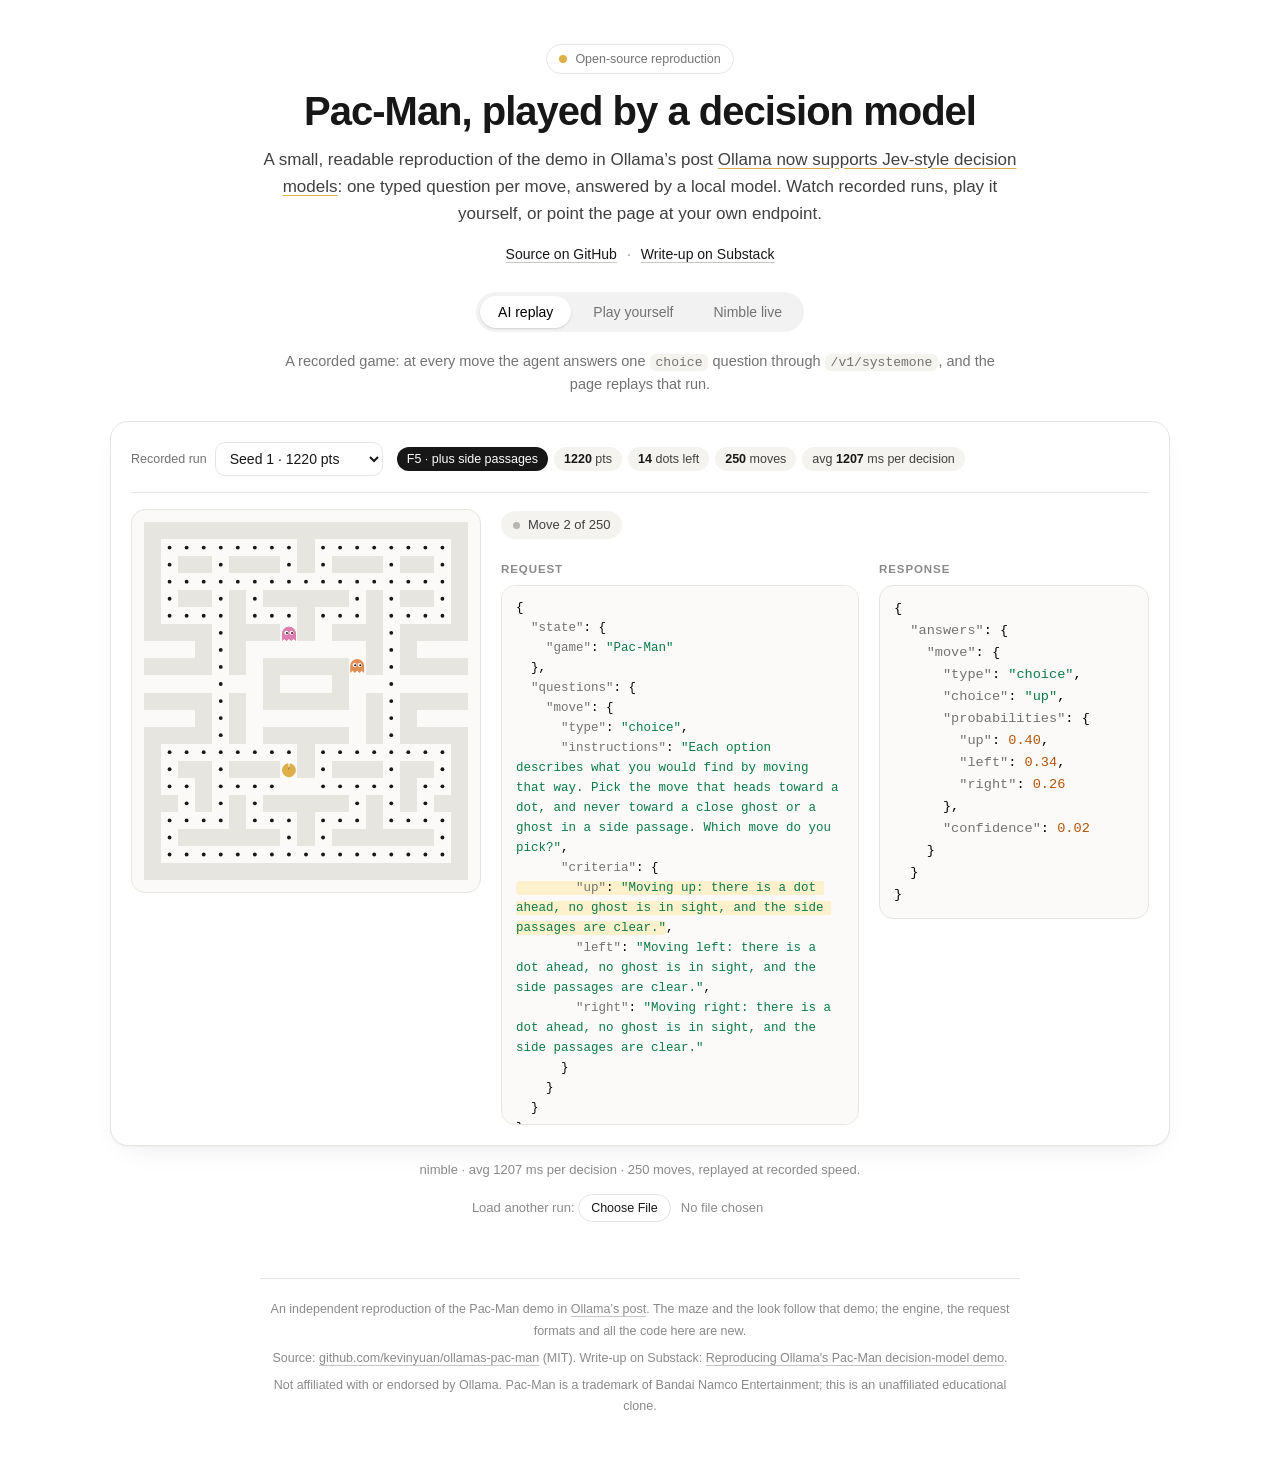
==== web/index.html @ 220e9f9b "Initial commit: Pac-Man decision-model reproduction Headless engine, baseline agents, Nimble agent a" ====
<!doctype html>
<html lang="en">
<head>
<meta charset="utf-8">
<meta name="viewport" content="width=device-width, initial-scale=1">
<title>Pac-Man, played by a decision model</title>
<meta name="description" content="An open-source reproduction of the Pac-Man demo from Ollama's decision-model post: one typed question per move, answered by a local model. Replay runs, play it yourself, or connect your own endpoint.">
<meta property="og:title" content="Pac-Man, played by a decision model">
<meta property="og:description" content="Open-source reproduction of the Pac-Man decision-model demo. Everything runs in your browser; bring your own Ollama endpoint.">
<meta property="og:type" content="website">
<meta name="theme-color" content="#ffffff">
<link rel="icon" href="data:image/svg+xml,%3Csvg xmlns='http://www.w3.org/2000/svg' viewBox='0 0 32 32'%3E%3Cpath d='M16 16 L28.1 9 A14 14 0 1 0 28.1 23 Z' fill='%23DDAE4A'/%3E%3C/svg%3E">
<link rel="stylesheet" href="style.css">
</head>
<body>
<main>
  <header class="hero">
    <p class="eyebrow"><span class="dot"></span>Open-source reproduction</p>
    <h1>Pac-Man, played by a decision model</h1>
    <p class="sub">A small, readable reproduction of the demo in Ollama&rsquo;s post
      <a href="https://ollama.com/blog/ollama-now-supports-jev-style-decision-models" target="_blank" rel="noopener">Ollama now supports Jev-style decision models</a>:
      one typed question per move, answered by a local model. Watch recorded runs, play it yourself, or point the page at your own endpoint.</p>
    <p class="links"><a href="https://github.com/kevinyuan/ollamas-pac-man" target="_blank" rel="noopener">Source on GitHub</a><span aria-hidden="true">·</span><a href="https://kevinyuan1.substack.com/p/reproducing-ollamas-pac-man-decision" target="_blank" rel="noopener">Write-up on Substack</a></p>
  </header>
  <div class="tabs" role="tablist">
    <button type="button" role="tab" data-tab="replay" aria-selected="true">AI replay</button>
    <button type="button" role="tab" data-tab="play" aria-selected="false">Play yourself</button>
    <button type="button" role="tab" data-tab="live" aria-selected="false">Nimble live</button>
  </div>
  <p class="lede" data-lede>A recorded game: at every move the agent answers one
  <code>choice</code> question through <code>/v1/systemone</code>, and the page replays that run.</p>

  <figure class="fig busy" data-pacman>
    <div class="box game">
      <div class="run-bar" data-run-bar hidden>
        <label>Recorded run<select data-run></select></label>
        <span class="chips" data-chips></span>
      </div>
      <div class="game-grid qa-grid">
        <svg class="maze" data-maze viewBox="0 0 304 336" role="img" aria-label="Pac-Man replay"></svg>
        <div class="top"><span class="status" data-move>Loading…</span><button type="button" class="btn" data-replay>Replay</button></div>
        <section class="qbox"><h3>Request</h3><pre class="mono json q"><code data-query></code></pre></section>
        <section class="abox"><h3>Response</h3><pre class="mono json"><code data-json></code></pre></section>
      </div>
    </div>
    <figcaption class="note" data-note></figcaption>
    <p class="load">Load another run: <input type="file" accept="application/json" data-file></p>
  </figure>

  <figure class="fig" data-play hidden>
    <div class="box game">
      <div class="game-grid">
        <svg class="maze" data-play-maze viewBox="0 0 304 336" role="img" aria-label="Pac-Man, play yourself"></svg>
        <div>
          <div class="top"><span class="status" data-play-status>Press an arrow key to start</span><button type="button" class="btn" data-play-restart>Restart</button></div>
          <dl class="stats mono">
            <div><dt>Score</dt><dd data-score>0</dd></div>
            <div><dt>Lives</dt><dd data-lives>♥ ♥ ♥</dd></div>
            <div><dt>Dots left</dt><dd data-dots>150</dd></div>
            <div><dt>Best</dt><dd data-best>0</dd></div>
          </dl>
          <p class="hint">Arrow keys or WASD to steer · Space to pause · Enter to restart. A dot is +10, a ghost catch is −50.</p>
          <div class="dpad" aria-label="Direction buttons">
            <button type="button" data-dir="up" aria-label="Up">▲</button>
            <button type="button" data-dir="left" aria-label="Left">◀</button>
            <button type="button" data-dir="down" aria-label="Down">▼</button>
            <button type="button" data-dir="right" aria-label="Right">▶</button>
          </div>
        </div>
      </div>
    </div>
    <figcaption class="note">Same maze and rules as the Python engine used for the AI runs.</figcaption>
  </figure>

  <figure class="fig" data-live hidden>
    <div class="box settings">
      <div class="live-settings">
        <label>AI endpoint<input type="url" data-endpoint spellcheck="false" placeholder="http://localhost:11434" autocomplete="off"></label>
        <label>Model<input type="text" data-model spellcheck="false" placeholder="nimble" autocomplete="off"></label>
        <label>What the model is told<select data-format></select></label>
      </div>
      <p class="hint" data-format-note></p>
      <div class="live-test"><button type="button" class="btn" data-test>Test connection</button><span class="test-result" data-test-result></span></div>
      <details class="help"><summary>Connection help</summary>
        <p>The page talks to the endpoint straight from your browser, so there is nothing to deploy. It needs an Ollama (0.35 or newer) with a decision model, e.g. <code>ollama pull nimble</code>.</p>
        <p>Ollama accepts requests from <code>http://localhost</code> pages by default. If you open this file directly from disk (the browser then sends <code>Origin: null</code>) or host it on another domain, start Ollama with <code>OLLAMA_ORIGINS</code> set:</p>
        <pre class="mono">OLLAMA_ORIGINS="*" ollama serve                         # one-off
launchctl setenv OLLAMA_ORIGINS "*"                      # macOS app, then restart it
Environment="OLLAMA_ORIGINS=*"                           # systemd unit, then restart</pre>
        <p>A page served over https can only call an https endpoint (or localhost). The request body contains only the game state described on the right.</p>
      </details>
    </div>

    <div class="box game">
      <div class="game-grid qa-grid">
        <svg class="maze" data-live-maze viewBox="0 0 304 336" role="img" aria-label="Pac-Man driven by a model"></svg>
        <div class="top"><span class="status" data-live-status>Press Start.</span>
          <span class="btns"><button type="button" class="btn" data-live-step>Step</button><button type="button" class="btn primary" data-live-start>Start</button><button type="button" class="btn" data-live-restart>Restart</button></span></div>
        <section class="qbox"><h3>Request</h3><pre class="mono json q"><code data-live-query></code></pre></section>
        <section class="abox"><h3>Response</h3><pre class="mono json"><code data-live-answer></code></pre></section>
      </div>
      <dl class="stats mono stats5">
        <div><dt>Score</dt><dd data-live-score>0</dd></div>
        <div><dt>Lives</dt><dd data-live-lives>♥ ♥ ♥</dd></div>
        <div><dt>Dots left</dt><dd data-live-dots>150</dd></div>
        <div><dt>Decisions</dt><dd data-live-decisions>0</dd></div>
        <div><dt>Avg latency</dt><dd data-live-latency>–</dd></div>
      </dl>
    </div>
    <figcaption class="note">The game waits for the model on every move, so a slow endpoint means a slow game. Same maze and rules as the Python engine.</figcaption>
  </figure>
  <footer class="foot">
    <p>An independent reproduction of the Pac-Man demo in
      <a href="https://ollama.com/blog/ollama-now-supports-jev-style-decision-models" target="_blank" rel="noopener">Ollama&rsquo;s post</a>.
      The maze and the look follow that demo; the engine, the request formats and all the code here are new.</p>
    <p>Source: <a href="https://github.com/kevinyuan/ollamas-pac-man" target="_blank" rel="noopener">github.com/kevinyuan/ollamas-pac-man</a> (MIT). Write-up on Substack: <a href="https://kevinyuan1.substack.com/p/reproducing-ollamas-pac-man-decision" target="_blank" rel="noopener">Reproducing Ollama's Pac-Man decision-model demo</a>.</p>
    <p>Not affiliated with or endorsed by Ollama. Pac-Man is a trademark of Bandai Namco Entertainment; this is an unaffiliated educational clone.</p>
  </footer>
</main>
<script src="panels.js"></script>
<script src="board.js"></script>
<script src="game.js"></script>
<script src="prompts.js"></script>
<script src="replay.js"></script>
<script src="play.js"></script>
<script src="live.js"></script>
<script src="tabs.js"></script>
</body>
</html>
---- web/style.css ----
:root{color-scheme:light;--bg:#fff;--ink:#171717;--text:#404040;--muted:#737373;--faint:#8A8A8A;--line:#E7E5E0;--panel:#FBFAF8;--hover:#F4F3F0;--accent:#DDAE4A;--ok:#0b7a4b;--err:#b42318;
--shadow:0 1px 2px rgba(23,23,23,.04),0 12px 32px -16px rgba(23,23,23,.12)}
*{box-sizing:border-box}
html{-webkit-text-size-adjust:100%}
body{margin:0;background:var(--bg);color:var(--ink);font:16px/1.6 -apple-system,BlinkMacSystemFont,"Segoe UI",Roboto,Helvetica,Arial,sans-serif;-webkit-font-smoothing:antialiased}
main{max-width:1100px;margin:0 auto;padding:44px 20px 40px}
a{color:inherit;text-decoration-color:#c9c7c1;text-underline-offset:3px}a:hover{text-decoration-color:var(--ink)}
code{font-family:ui-monospace,SFMono-Regular,Menlo,Monaco,Consolas,"Liberation Mono","Courier New",monospace;font-size:.9em;background:var(--hover);border-radius:6px;padding:1px 6px}
.mono{font-family:ui-monospace,SFMono-Regular,Menlo,Monaco,Consolas,"Liberation Mono","Courier New",monospace;font-size:13.6px;line-height:22px;color:#000}

/* hero */
.hero{max-width:760px;margin:0 auto 28px;text-align:center}
.eyebrow{display:inline-flex;align-items:center;gap:8px;margin:0 0 14px;padding:4px 12px;border:1px solid var(--line);border-radius:9999px;background:#fff;color:var(--muted);font-size:12.5px;line-height:20px;font-weight:500}
.eyebrow .dot{width:8px;height:8px;border-radius:50%;background:var(--accent)}
h1{margin:0 0 12px;font-size:clamp(28px,4.6vw,40px);line-height:1.15;font-weight:650;letter-spacing:-.025em}
.sub{margin:0;color:var(--text);font-size:17px;line-height:1.6}
.sub a{text-decoration-color:var(--accent)}

/* tabs */
.tabs{display:flex;width:fit-content;max-width:100%;margin:0 auto 18px;gap:4px;padding:4px;overflow-x:auto;border-radius:9999px;background:rgb(0 0 0/.05);scrollbar-width:none}
.tabs::-webkit-scrollbar{display:none}
.tabs button{flex-shrink:0;padding:6px 18px;border:0;border-radius:9999px;background:none;color:var(--muted);font-family:inherit;font-size:14px;line-height:20px;font-weight:500;cursor:pointer;white-space:nowrap;transition:color .15s,background .15s,box-shadow .15s}
.tabs button:hover{color:#000}
.tabs button[aria-selected="true"]{background:#fff;color:#000;box-shadow:0 1px 2px rgba(0,0,0,.14)}
.tabs button:focus-visible{outline:none;box-shadow:0 0 0 2px #a3a3a3}
.lede{max-width:720px;margin:0 auto 24px;color:var(--muted);font-size:14.5px;line-height:1.65;text-align:center}
[hidden]{display:none!important}

/* cards */
.fig{margin:0}
.fig[data-play]{max-width:760px;margin:0 auto}
.box{border:1px solid var(--line);border-radius:18px;background:#fff;box-shadow:var(--shadow)}
.fig[data-live] .settings{padding:18px 20px;margin:0 0 16px}
.game{container:g/inline-size;padding:20px}
.game-grid{display:grid;grid-template-columns:minmax(0,1fr);gap:20px}
@container g (min-width:580px){.game-grid{grid-template-columns:minmax(0,19fr) minmax(0,18fr);align-items:start}}
.maze{display:block;width:100%;max-width:380px;height:auto;margin:0 auto;padding:12px;border-radius:14px;background:var(--panel);border:1px solid var(--line)}
.note{margin-top:14px;text-align:center;font-size:13px;line-height:20px;color:var(--faint)}
.load{margin:14px 0 0;text-align:center;font-size:13px;color:var(--faint)}
.load input{font-size:13px;max-width:230px}

/* replay / live layout: board | request | response */
.qa-grid{grid-template-areas:"maze" "top" "abox" "qbox"}
.qa-grid .maze{grid-area:maze}.qa-grid .top{grid-area:top}.qa-grid .qbox{grid-area:qbox}.qa-grid .abox{grid-area:abox}
@container g (min-width:580px){.qa-grid{grid-template-columns:minmax(0,19fr) minmax(0,18fr);grid-template-rows:auto auto 1fr;grid-template-areas:"maze top" "maze abox" "maze qbox";align-items:start}}
@container g (min-width:900px){.qa-grid{grid-template-columns:minmax(0,350px) minmax(0,1fr) minmax(0,270px);grid-template-rows:auto 1fr;grid-template-areas:"maze top top" "maze qbox abox"}}
.qbox,.abox{min-width:0}
.qbox h3,.abox h3{margin:0 0 8px;font-size:11.5px;line-height:16px;font-weight:600;letter-spacing:.08em;text-transform:uppercase;color:var(--faint)}
.json{margin:0;padding:12px 14px;border:1px solid var(--line);border-radius:14px;background:var(--panel);white-space:pre-wrap;overflow-wrap:anywhere}
.json code{background:none;padding:0;border-radius:0;font-size:inherit}
.json.q{white-space:pre-wrap;overflow-wrap:anywhere;font-size:12.5px;line-height:20px;max-height:540px;overflow-y:auto}
.json .k{color:#737373}.json .s{color:var(--ok)}.json .n{color:#b45309}
.json .hit{background:#FFF1CC;border-radius:4px}
.json .muted{color:var(--faint);font-family:inherit}
.json .err,.test-result.err{color:var(--err)}

/* status line and buttons */
.top{display:flex;align-items:center;justify-content:space-between;gap:12px;flex-wrap:wrap;min-height:32px}
.status{display:inline-flex;align-items:center;gap:8px;min-width:0;padding:4px 12px;border-radius:9999px;background:var(--hover);color:var(--text);font-size:13px;line-height:20px;overflow-wrap:anywhere}
.status::before{content:"";flex:none;width:7px;height:7px;border-radius:50%;background:#b8b6b0}
.status[data-state="thinking"]::before{background:var(--accent);animation:pulse 1s ease-in-out infinite}
.status[data-state="error"]{background:#FEF3F2;color:var(--err)}.status[data-state="error"]::before{background:var(--err)}
.status[data-state="done"]::before{background:var(--ok)}
@keyframes pulse{50%{opacity:.35}}
.btns{display:flex;gap:8px}
.btn{height:32px;padding:0 14px;border:1px solid var(--line);border-radius:9999px;background:#fff;color:var(--ink);font-family:inherit;font-size:13px;line-height:1;font-weight:500;cursor:pointer;transition:background .15s,border-color .15s,opacity .15s}
.btn:hover{background:var(--hover)}
.btn.primary{background:var(--ink);border-color:var(--ink);color:#fff}.btn.primary:hover{background:#2b2b2b}
.btn:disabled{opacity:.4;cursor:default}.btn:disabled:hover{background:#fff}.btn.primary:disabled:hover{background:var(--ink)}
.btn:focus-visible{outline:none;box-shadow:0 0 0 2px #a3a3a3}
.busy [data-replay]{visibility:hidden}

/* replay: run picker */
.run-bar{display:flex;flex-wrap:wrap;align-items:center;gap:10px 14px;margin:0 0 16px;padding-bottom:16px;border-bottom:1px solid var(--line)}
.run-bar label{display:flex;align-items:center;gap:8px;font-size:12.5px;color:var(--muted);min-width:0}
.run-bar select{max-width:100%;min-width:0}
.chips{display:flex;flex-wrap:wrap;gap:6px}
.chip{padding:2px 10px;border-radius:9999px;background:var(--hover);color:var(--text);font-size:12.5px;line-height:20px}
.chip b{font-weight:600;color:var(--ink)}
input[type=url],input[type=text],select{padding:7px 10px;border:1px solid var(--line);border-radius:10px;background:#fff;color:var(--ink);font-family:inherit;font-size:14px;line-height:20px}
input:focus,select:focus{outline:none;border-color:#a3a3a3;box-shadow:0 0 0 3px rgb(0 0 0/.06)}

/* stats */
.stats{display:grid;grid-template-columns:repeat(2,minmax(0,1fr));gap:12px;margin:16px 0 0}
.stats>div{padding:10px 14px;border:1px solid var(--line);border-radius:14px;background:var(--panel)}
.stats dt{font-size:11.5px;line-height:16px;letter-spacing:.06em;text-transform:uppercase;color:var(--faint)}
.stats dd{margin:2px 0 0;font-size:20px;line-height:28px;font-weight:600;color:var(--ink)}
.stats5{grid-template-columns:repeat(5,minmax(0,1fr));margin-top:20px}
@media (max-width:700px){.stats5{grid-template-columns:repeat(2,minmax(0,1fr))}}
.hint{margin:14px 0 0;font-size:13px;line-height:20px;color:var(--faint)}
.dpad{display:grid;grid-template-columns:repeat(3,48px);grid-template-areas:". up ." "left down right";gap:6px;justify-content:center;margin:16px 0 0}
.dpad button{height:48px;border:1px solid var(--line);border-radius:14px;background:#fff;color:var(--ink);font-size:15px;cursor:pointer;touch-action:manipulation}
.dpad button:hover{background:var(--hover)}
.dpad [data-dir=up]{grid-area:up}.dpad [data-dir=left]{grid-area:left}.dpad [data-dir=down]{grid-area:down}.dpad [data-dir=right]{grid-area:right}
@media (hover:hover) and (pointer:fine){.dpad{display:none}}

/* live settings */
.live-settings{display:grid;grid-template-columns:minmax(0,2fr) minmax(0,1fr) minmax(0,1.4fr);gap:12px}
@media (max-width:700px){.live-settings{grid-template-columns:minmax(0,1fr)}}
.live-settings label{display:block;font-size:12px;line-height:16px;color:var(--muted)}
.live-settings input,.live-settings select{display:block;width:100%;margin-top:5px}
.live-test{display:flex;flex-wrap:wrap;align-items:center;gap:12px;margin-top:12px}
.test-result{font-size:13px;line-height:20px;color:var(--muted);min-width:0;overflow-wrap:anywhere}
.test-result.ok{color:var(--ok)}
.help{margin-top:14px;font-size:13px;line-height:20px;color:var(--text)}
.help summary{cursor:pointer;color:var(--muted)}
.help pre{margin:8px 0;padding:10px 12px;border:1px solid var(--line);border-radius:12px;background:var(--panel);overflow-x:auto;font-size:12px;line-height:18px}

/* footer */
.foot{max-width:760px;margin:56px auto 0;padding-top:20px;border-top:1px solid var(--line);text-align:center;font-size:12.5px;line-height:1.7;color:var(--faint)}
.foot p{margin:0 0 6px}

input[type=file]{color:var(--faint)}
input[type=file]::file-selector-button{margin-right:10px;height:28px;padding:0 12px;border:1px solid var(--line);border-radius:9999px;background:#fff;color:var(--ink);font-family:inherit;font-size:12.5px;font-weight:500;cursor:pointer}
input[type=file]::file-selector-button:hover{background:var(--hover)}
.chip.strong{background:var(--ink);color:#fff}

.links{display:flex;justify-content:center;align-items:center;gap:10px;margin:16px 0 0;font-size:14px;line-height:20px;color:var(--faint)}
.links a{color:var(--ink);font-weight:500}
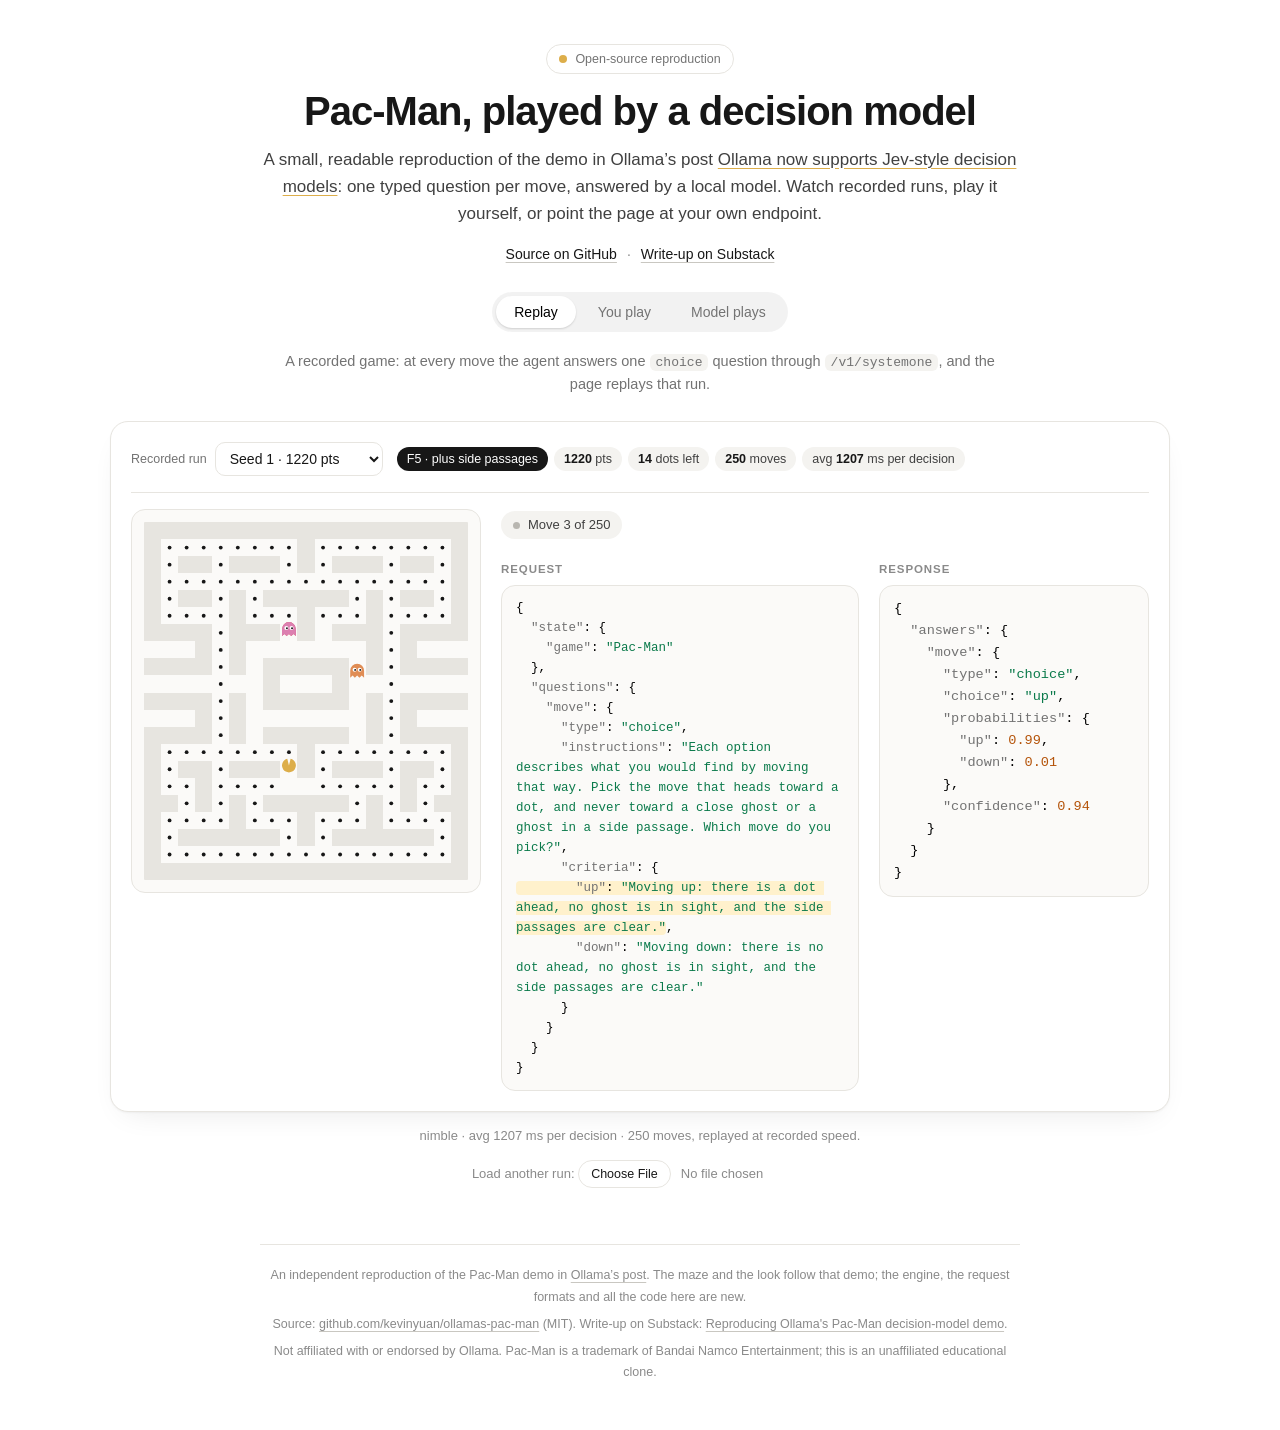
==== commit 5ac60d4e: "Rename tabs to Replay / You play / Model plays and add a demo GIF that switches through all three" ====
--- a/web/index.html
+++ b/web/index.html
@@ -23,9 +23,9 @@
     <p class="links"><a href="https://github.com/kevinyuan/ollamas-pac-man" target="_blank" rel="noopener">Source on GitHub</a><span aria-hidden="true">·</span><a href="https://kevinyuan1.substack.com/p/reproducing-ollamas-pac-man-decision" target="_blank" rel="noopener">Write-up on Substack</a></p>
   </header>
   <div class="tabs" role="tablist">
-    <button type="button" role="tab" data-tab="replay" aria-selected="true">AI replay</button>
-    <button type="button" role="tab" data-tab="play" aria-selected="false">Play yourself</button>
-    <button type="button" role="tab" data-tab="live" aria-selected="false">Nimble live</button>
+    <button type="button" role="tab" data-tab="replay" aria-selected="true">Replay</button>
+    <button type="button" role="tab" data-tab="play" aria-selected="false">You play</button>
+    <button type="button" role="tab" data-tab="live" aria-selected="false">Model plays</button>
   </div>
   <p class="lede" data-lede>A recorded game: at every move the agent answers one
   <code>choice</code> question through <code>/v1/systemone</code>, and the page replays that run.</p>
@@ -50,7 +50,7 @@
   <figure class="fig" data-play hidden>
     <div class="box game">
       <div class="game-grid">
-        <svg class="maze" data-play-maze viewBox="0 0 304 336" role="img" aria-label="Pac-Man, play yourself"></svg>
+        <svg class="maze" data-play-maze viewBox="0 0 304 336" role="img" aria-label="Pac-Man, played by you"></svg>
         <div>
           <div class="top"><span class="status" data-play-status>Press an arrow key to start</span><button type="button" class="btn" data-play-restart>Restart</button></div>
           <dl class="stats mono">
